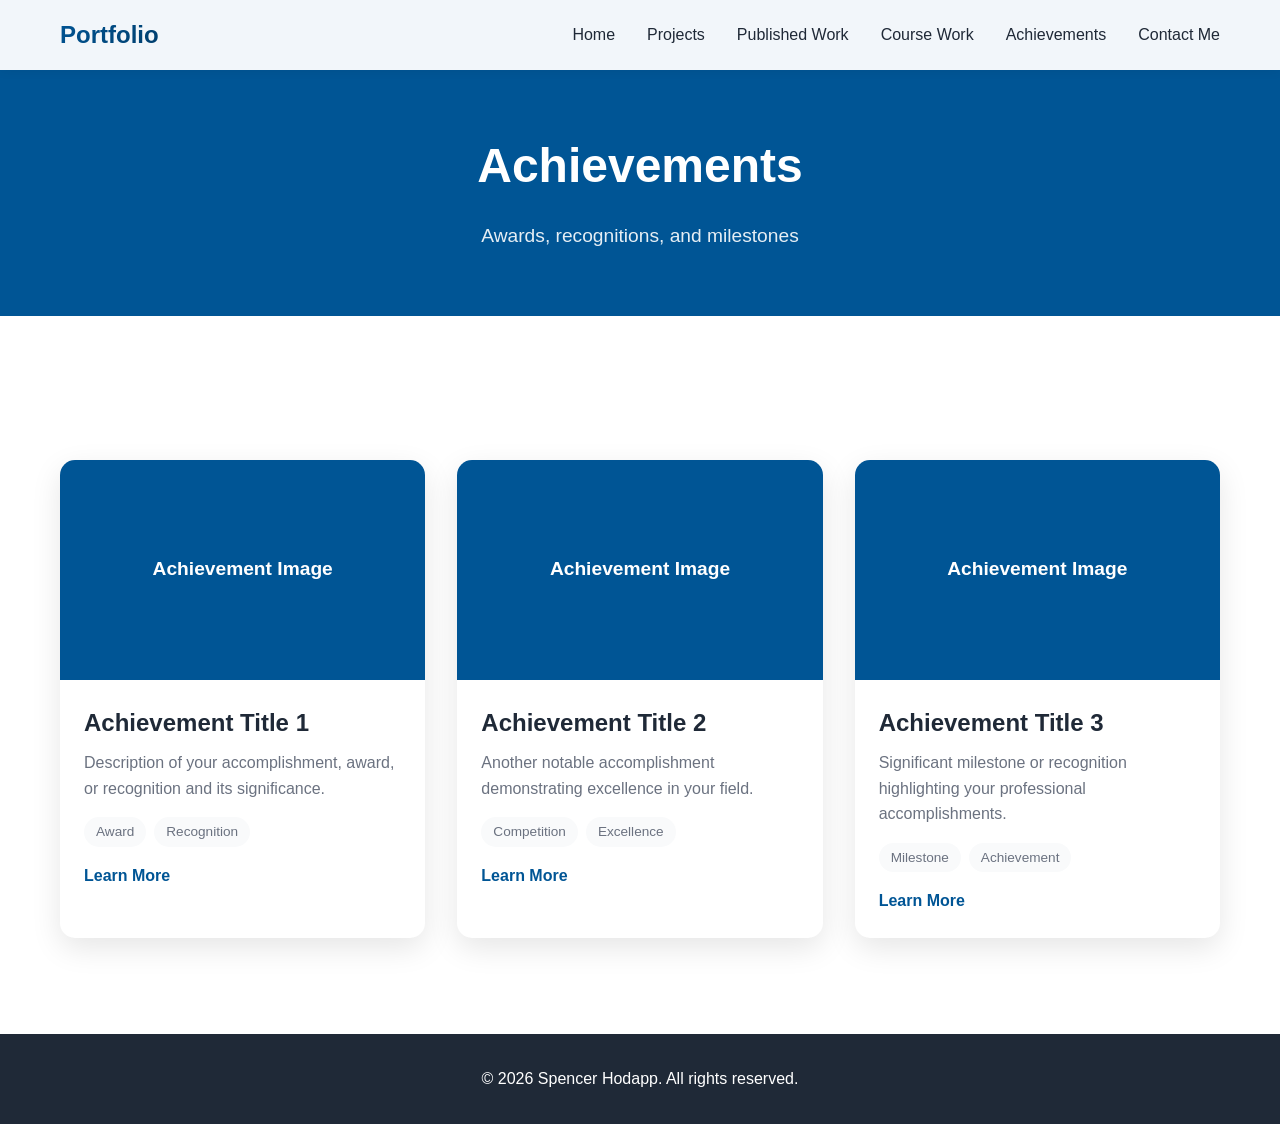
==== achievements.html @ 3480e47a "intial pass at building a portfolio website" ====
<!DOCTYPE html>
<html lang="en">
<head>
    <meta charset="UTF-8">
    <meta name="viewport" content="width=device-width, initial-scale=1.0">
    <meta name="description" content="Spencer's Achievements and Awards">
    <title>Achievements - Spencer Hodapp</title>
    <link rel="stylesheet" href="styles.css">
</head>
<body>
    <!-- Navigation -->
    <nav class="navbar">
        <div class="container">
            <div class="logo">Portfolio</div>
            <ul class="nav-links">
                <li><a href="index.html">Home</a></li>
                <li><a href="projects.html">Projects</a></li>
                <li><a href="published.html">Published Work</a></li>
                <li><a href="coursework.html">Course Work</a></li>
                <li><a href="achievements.html">Achievements</a></li>
                <li><a href="contact.html">Contact Me</a></li>
            </ul>
            <div class="hamburger">
                <span></span>
                <span></span>
                <span></span>
            </div>
        </div>
    </nav>

    <!-- Page Header -->
    <section class="page-header">
        <div class="container">
            <h1>Achievements</h1>
            <p>Awards, recognitions, and milestones</p>
        </div>
    </section>

    <!-- Achievements Section -->
    <section id="achievements" class="projects">
        <div class="container">
            <div class="projects-grid">
                <!-- Achievement 1 -->
                <div class="project-card">
                    <div class="project-image">
                        <div class="placeholder-image">Achievement Image</div>
                    </div>
                    <div class="project-content">
                        <h3>Achievement Title 1</h3>
                        <p>Description of your accomplishment, award, or recognition and its significance.</p>
                        <div class="project-tags">
                            <span>Award</span>
                            <span>Recognition</span>
                        </div>
                        <div class="project-links">
                            <a href="#" class="project-link">Learn More</a>
                        </div>
                    </div>
                </div>

                <!-- Achievement 2 -->
                <div class="project-card">
                    <div class="project-image">
                        <div class="placeholder-image">Achievement Image</div>
                    </div>
                    <div class="project-content">
                        <h3>Achievement Title 2</h3>
                        <p>Another notable accomplishment demonstrating excellence in your field.</p>
                        <div class="project-tags">
                            <span>Competition</span>
                            <span>Excellence</span>
                        </div>
                        <div class="project-links">
                            <a href="#" class="project-link">Learn More</a>
                        </div>
                    </div>
                </div>

                <!-- Achievement 3 -->
                <div class="project-card">
                    <div class="project-image">
                        <div class="placeholder-image">Achievement Image</div>
                    </div>
                    <div class="project-content">
                        <h3>Achievement Title 3</h3>
                        <p>Significant milestone or recognition highlighting your professional accomplishments.</p>
                        <div class="project-tags">
                            <span>Milestone</span>
                            <span>Achievement</span>
                        </div>
                        <div class="project-links">
                            <a href="#" class="project-link">Learn More</a>
                        </div>
                    </div>
                </div>
            </div>
        </div>
    </section>

    <!-- Footer -->
    <footer class="footer">
        <div class="container">
            <p>&copy; 2026 Spencer Hodapp. All rights reserved.</p>
        </div>
    </footer>

    <script src="script.js"></script>
</body>
</html>
---- styles.css ----
/* Reset and Base Styles */
* {
    margin: 0;
    padding: 0;
    box-sizing: border-box;
}

:root {
    --primary-color: #005595;
    --secondary-color: #003d6b;
    --text-color: #1f2937;
    --text-light: #6b7280;
    --bg-color: #ffffff;
    --bg-light: #f9fafb;
    --border-color: #e5e7eb;
    --shadow: 0 10px 30px rgba(0, 0, 0, 0.1);
    --transition: all 0.3s ease;
}

body {
    font-family: -apple-system, BlinkMacSystemFont, 'Segoe UI', Roboto, Oxygen, Ubuntu, Cantarell, sans-serif;
    line-height: 1.6;
    color: var(--text-color);
    background-color: var(--bg-color);
}

html {
    scroll-behavior: smooth;
}

.container {
    max-width: 1200px;
    margin: 0 auto;
    padding: 0 20px;
}

/* Navigation */
.navbar {
    position: fixed;
    top: 0;
    width: 100%;
    background: rgba(255, 255, 255, 0.95);
    backdrop-filter: blur(10px);
    box-shadow: 0 2px 10px rgba(0, 0, 0, 0.05);
    z-index: 1000;
    padding: 1rem 0;
}

.navbar .container {
    display: flex;
    justify-content: space-between;
    align-items: center;
}

.logo {
    font-size: 1.5rem;
    font-weight: 700;
    background: linear-gradient(135deg, var(--primary-color), var(--secondary-color));
    -webkit-background-clip: text;
    -webkit-text-fill-color: transparent;
    background-clip: text;
}

.nav-links {
    display: flex;
    list-style: none;
    gap: 2rem;
}

.nav-links a {
    text-decoration: none;
    color: var(--text-color);
    font-weight: 500;
    transition: var(--transition);
    position: relative;
}

.nav-links a::after {
    content: '';
    position: absolute;
    bottom: -5px;
    left: 0;
    width: 0;
    height: 2px;
    background: var(--primary-color);
    transition: var(--transition);
}

.nav-links a:hover::after {
    width: 100%;
}

.hamburger {
    display: none;
    flex-direction: column;
    cursor: pointer;
    gap: 5px;
}

.hamburger span {
    width: 25px;
    height: 3px;
    background: var(--text-color);
    border-radius: 3px;
    transition: var(--transition);
}

/* Hero Section */
.hero {
    min-height: 100vh;
    display: flex;
    align-items: center;
    justify-content: center;
    background: #005595;
    color: white;
    text-align: center;
    padding: 2rem 0;
}

.hero-content h1 {
    font-size: 3.5rem;
    margin-bottom: 1rem;
    font-weight: 800;
}

.hero-content p {
    font-size: 1.5rem;
    margin-bottom: 2rem;
    opacity: 0.9;
    min-height: 2rem;
}

.cycling-text {
    display: inline-block;
    border-right: 2px solid white;
    padding-right: 5px;
    animation: blink 0.7s infinite;
}

@keyframes blink {
    0%, 50% {
        border-color: white;
    }
    51%, 100% {
        border-color: transparent;
    }
}

.highlight {
    color: white;
}

.btn {
    display: inline-block;
    padding: 1rem 2.5rem;
    background: white;
    color: var(--primary-color);
    text-decoration: none;
    border-radius: 50px;
    font-weight: 600;
    transition: var(--transition);
    box-shadow: 0 10px 30px rgba(0, 0, 0, 0.2);
}

.btn:hover {
    transform: translateY(-3px);
    box-shadow: 0 15px 40px rgba(0, 0, 0, 0.3);
}

/* Animations */
.fade-in {
    animation: fadeIn 1s ease-in;
}

.fade-in-delay {
    animation: fadeIn 1s ease-in 0.3s both;
}

.fade-in-delay-2 {
    animation: fadeIn 1s ease-in 0.6s both;
}

@keyframes fadeIn {
    from {
        opacity: 0;
        transform: translateY(20px);
    }
    to {
        opacity: 1;
        transform: translateY(0);
    }
}

/* About Section */
.about {
    padding: 6rem 0;
    background: var(--bg-light);
}

.section-title {
    font-size: 2.5rem;
    text-align: center;
    margin-bottom: 3rem;
    font-weight: 700;
    position: relative;
}

.section-title::after {
    content: '';
    position: absolute;
    bottom: -10px;
    left: 50%;
    transform: translateX(-50%);
    width: 80px;
    height: 4px;
    background: var(--primary-color);
    border-radius: 2px;
}

.about-content {
    max-width: 800px;
    margin: 0 auto;
}

.about-text p {
    font-size: 1.1rem;
    line-height: 1.8;
    margin-bottom: 1.5rem;
    color: var(--text-light);
}

.skills {
    display: flex;
    flex-wrap: wrap;
    gap: 1rem;
    margin-top: 2rem;
}

.skill-tag {
    padding: 0.5rem 1.5rem;
    background: white;
    border-radius: 50px;
    font-weight: 500;
    color: var(--primary-color);
    border: 2px solid var(--primary-color);
    transition: var(--transition);
}

.skill-tag:hover {
    background: var(--primary-color);
    color: white;
    transform: translateY(-3px);
}

/* Projects Section */
.projects {
    padding: 6rem 0;
}

.projects-grid {
    display: grid;
    grid-template-columns: repeat(auto-fit, minmax(320px, 1fr));
    gap: 2rem;
    margin-top: 3rem;
}

.project-card {
    background: white;
    border-radius: 15px;
    overflow: hidden;
    box-shadow: var(--shadow);
    transition: var(--transition);
}

.project-card:hover {
    transform: translateY(-10px);
    box-shadow: 0 20px 40px rgba(0, 0, 0, 0.15);
}

.project-image {
    width: 100%;
    height: 220px;
    overflow: hidden;
    background: var(--primary-color);
}

.placeholder-image {
    width: 100%;
    height: 100%;
    display: flex;
    align-items: center;
    justify-content: center;
    color: white;
    font-size: 1.2rem;
    font-weight: 600;
}

.project-content {
    padding: 1.5rem;
}

.project-content h3 {
    font-size: 1.5rem;
    margin-bottom: 0.5rem;
    color: var(--text-color);
}

.project-content p {
    color: var(--text-light);
    margin-bottom: 1rem;
    line-height: 1.6;
}

.project-content .course-grade {
    color: var(--primary-color);
    margin-bottom: 0.5rem;
    font-size: 0.95rem;
}

.project-tags {
    display: flex;
    flex-wrap: wrap;
    gap: 0.5rem;
    margin-bottom: 1rem;
}

.project-tags span {
    padding: 0.25rem 0.75rem;
    background: var(--bg-light);
    border-radius: 20px;
    font-size: 0.85rem;
    color: var(--text-light);
}

.project-links {
    display: flex;
    gap: 1rem;
}

.project-link {
    text-decoration: none;
    color: var(--primary-color);
    font-weight: 600;
    transition: var(--transition);
}

.project-link:hover {
    color: var(--secondary-color);
}

/* Contact Section */
.contact {
    padding: 6rem 0;
    background: var(--bg-light);
    text-align: center;
}

.contact-content {
    max-width: 600px;
    margin: 0 auto;
}

.contact-content p {
    font-size: 1.2rem;
    color: var(--text-light);
    margin-bottom: 2rem;
}

.contact-links {
    display: flex;
    justify-content: center;
    gap: 1rem;
    flex-wrap: wrap;
}

.contact-btn {
    padding: 0.75rem 2rem;
    background: var(--primary-color);
    color: white;
    text-decoration: none;
    border-radius: 50px;
    font-weight: 600;
    transition: var(--transition);
}

.contact-btn:hover {
    background: var(--secondary-color);
    transform: translateY(-3px);
    box-shadow: 0 10px 25px rgba(0, 85, 149, 0.3);
}

/* Footer */
.footer {
    padding: 2rem 0;
    text-align: center;
    background: var(--text-color);
    color: white;
}

/* Responsive Design */
@media (max-width: 768px) {
    .hamburger {
        display: flex;
    }

    .nav-links {
        position: absolute;
        top: 100%;
        left: 0;
        width: 100%;
        background: white;
        flex-direction: column;
        padding: 2rem;
        box-shadow: 0 10px 30px rgba(0, 0, 0, 0.1);
        transform: translateY(-100%);
        opacity: 0;
        pointer-events: none;
        transition: var(--transition);
    }

    .nav-links.active {
        transform: translateY(0);
        opacity: 1;
        pointer-events: all;
    }

    .hero-content h1 {
        font-size: 2.5rem;
    }

    .hero-content p {
        font-size: 1.2rem;
    }

    .projects-grid {
        grid-template-columns: 1fr;
    }

    .section-title {
        font-size: 2rem;
    }
}

@media (max-width: 480px) {
    .hero-content h1 {
        font-size: 2rem;
    }

    .contact-links {
        flex-direction: column;
    }

    .contact-btn {
        width: 100%;
    }
}

/* Page Header */
.page-header {
    padding: 8rem 0 4rem 0;
    background: #005595;
    color: white;
    text-align: center;
}

.page-header h1 {
    font-size: 3rem;
    margin-bottom: 1rem;
    font-weight: 700;
}

.page-header p {
    font-size: 1.2rem;
    opacity: 0.9;
}
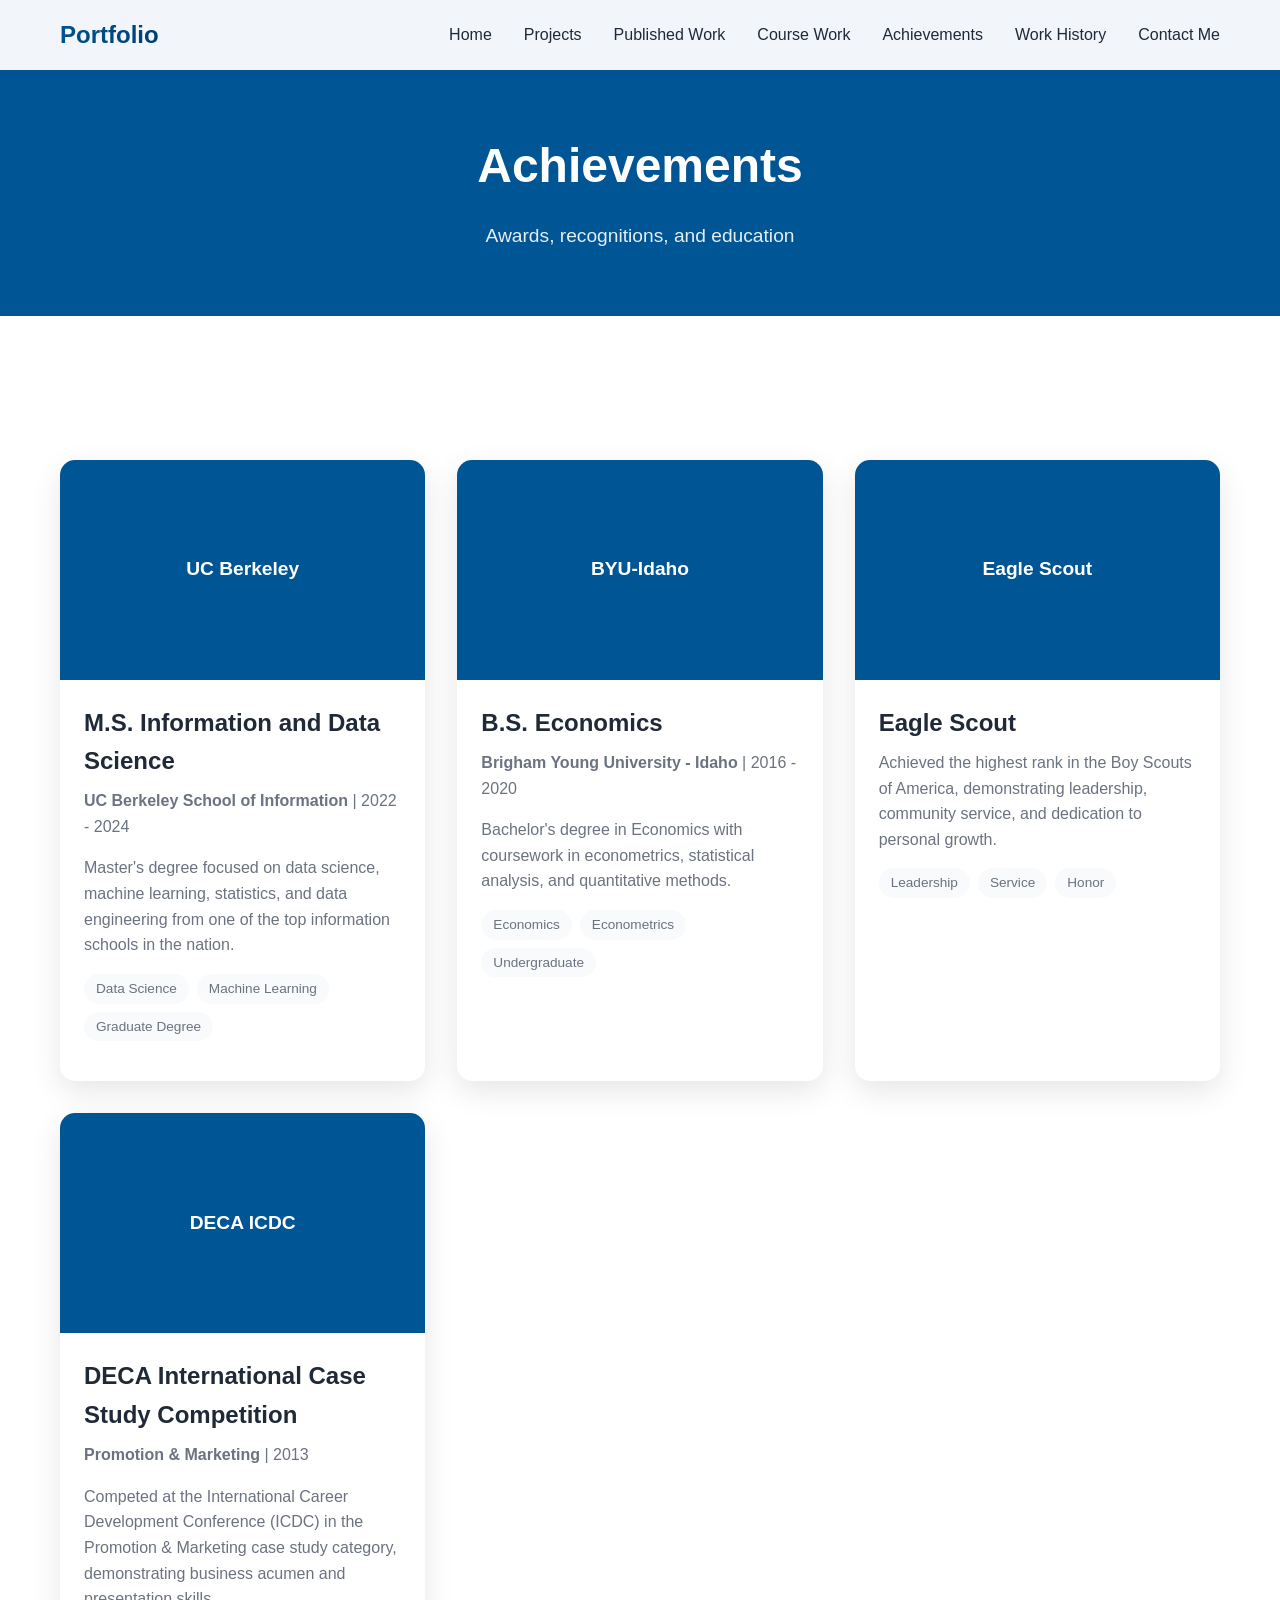
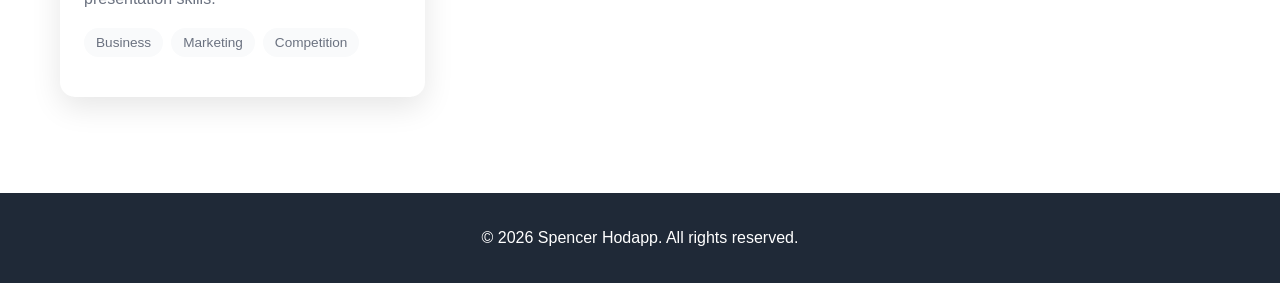
==== commit 8183ffe7: "nore work done" ====
--- a/achievements.html
+++ b/achievements.html
@@ -18,6 +18,7 @@
                 <li><a href="published.html">Published Work</a></li>
                 <li><a href="coursework.html">Course Work</a></li>
                 <li><a href="achievements.html">Achievements</a></li>
+                <li><a href="work.html">Work History</a></li>
                 <li><a href="contact.html">Contact Me</a></li>
             </ul>
             <div class="hamburger">
@@ -32,7 +33,7 @@
     <section class="page-header">
         <div class="container">
             <h1>Achievements</h1>
-            <p>Awards, recognitions, and milestones</p>
+            <p>Awards, recognitions, and education</p>
         </div>
     </section>
 
@@ -40,20 +41,52 @@
     <section id="achievements" class="projects">
         <div class="container">
             <div class="projects-grid">
+                <!-- Education 1 -->
+                <div class="project-card">
+                    <div class="project-image">
+                        <div class="placeholder-image">UC Berkeley</div>
+                    </div>
+                    <div class="project-content">
+                        <h3>M.S. Information and Data Science</h3>
+                        <p class="work-dates"><strong>UC Berkeley School of Information</strong> | 2022 - 2024</p>
+                        <p>Master's degree focused on data science, machine learning, statistics, and data engineering from one of the top information schools in the nation.</p>
+                        <div class="project-tags">
+                            <span>Data Science</span>
+                            <span>Machine Learning</span>
+                            <span>Graduate Degree</span>
+                        </div>
+                    </div>
+                </div>
+
+                <!-- Education 2 -->
+                <div class="project-card">
+                    <div class="project-image">
+                        <div class="placeholder-image">BYU-Idaho</div>
+                    </div>
+                    <div class="project-content">
+                        <h3>B.S. Economics</h3>
+                        <p class="work-dates"><strong>Brigham Young University - Idaho</strong> | 2016 - 2020</p>
+                        <p>Bachelor's degree in Economics with coursework in econometrics, statistical analysis, and quantitative methods.</p>
+                        <div class="project-tags">
+                            <span>Economics</span>
+                            <span>Econometrics</span>
+                            <span>Undergraduate</span>
+                        </div>
+                    </div>
+                </div>
+
                 <!-- Achievement 1 -->
                 <div class="project-card">
                     <div class="project-image">
-                        <div class="placeholder-image">Achievement Image</div>
+                        <div class="placeholder-image">Eagle Scout</div>
                     </div>
                     <div class="project-content">
-                        <h3>Achievement Title 1</h3>
-                        <p>Description of your accomplishment, award, or recognition and its significance.</p>
+                        <h3>Eagle Scout</h3>
+                        <p>Achieved the highest rank in the Boy Scouts of America, demonstrating leadership, community service, and dedication to personal growth.</p>
                         <div class="project-tags">
-                            <span>Award</span>
-                            <span>Recognition</span>
-                        </div>
-                        <div class="project-links">
-                            <a href="#" class="project-link">Learn More</a>
+                            <span>Leadership</span>
+                            <span>Service</span>
+                            <span>Honor</span>
                         </div>
                     </div>
                 </div>
@@ -61,35 +94,16 @@
                 <!-- Achievement 2 -->
                 <div class="project-card">
                     <div class="project-image">
-                        <div class="placeholder-image">Achievement Image</div>
+                        <div class="placeholder-image">DECA ICDC</div>
                     </div>
                     <div class="project-content">
-                        <h3>Achievement Title 2</h3>
-                        <p>Another notable accomplishment demonstrating excellence in your field.</p>
+                        <h3>DECA International Case Study Competition</h3>
+                        <p class="work-dates"><strong>Promotion & Marketing</strong> | 2013</p>
+                        <p>Competed at the International Career Development Conference (ICDC) in the Promotion & Marketing case study category, demonstrating business acumen and presentation skills.</p>
                         <div class="project-tags">
+                            <span>Business</span>
+                            <span>Marketing</span>
                             <span>Competition</span>
-                            <span>Excellence</span>
-                        </div>
-                        <div class="project-links">
-                            <a href="#" class="project-link">Learn More</a>
-                        </div>
-                    </div>
-                </div>
-
-                <!-- Achievement 3 -->
-                <div class="project-card">
-                    <div class="project-image">
-                        <div class="placeholder-image">Achievement Image</div>
-                    </div>
-                    <div class="project-content">
-                        <h3>Achievement Title 3</h3>
-                        <p>Significant milestone or recognition highlighting your professional accomplishments.</p>
-                        <div class="project-tags">
-                            <span>Milestone</span>
-                            <span>Achievement</span>
-                        </div>
-                        <div class="project-links">
-                            <a href="#" class="project-link">Learn More</a>
                         </div>
                     </div>
                 </div>
